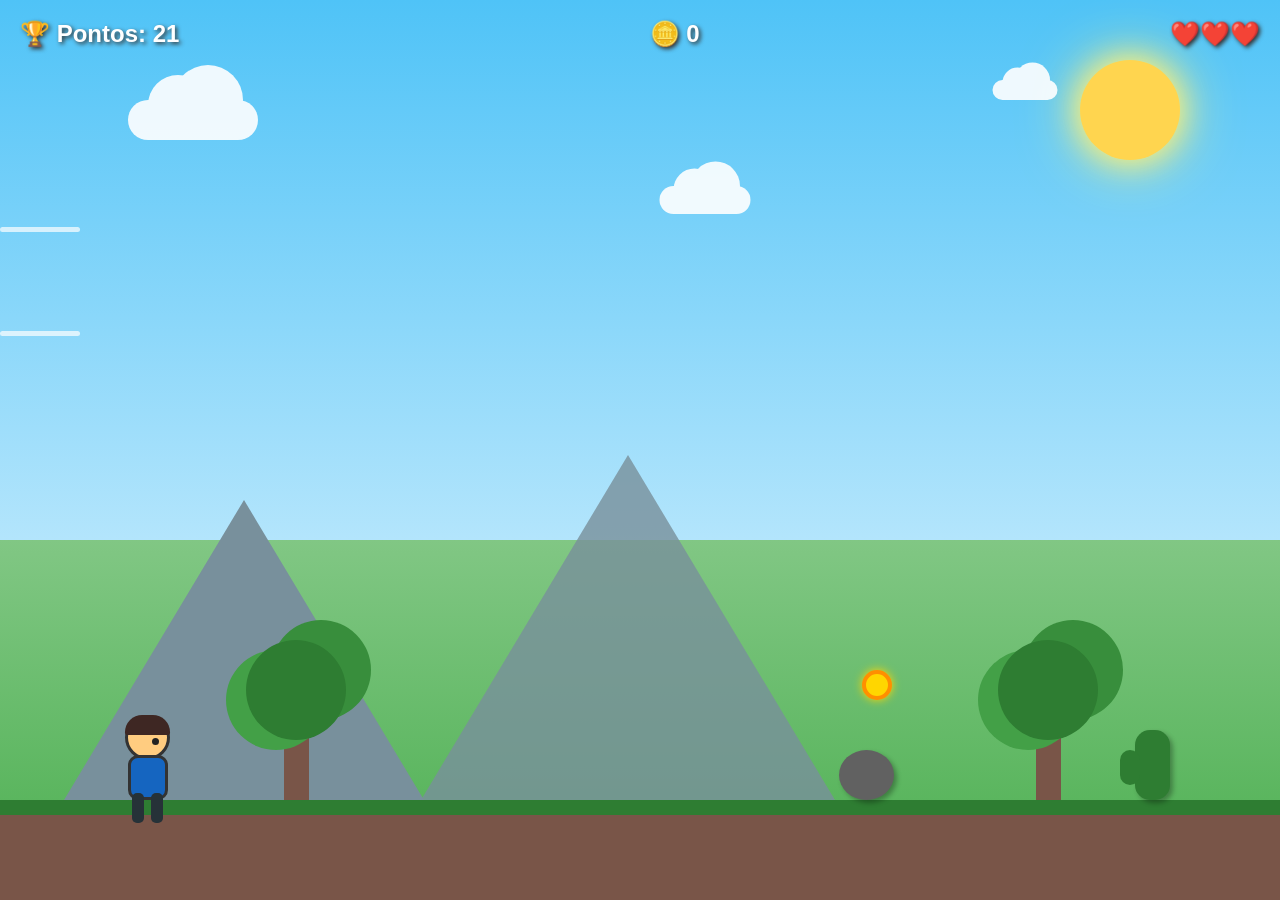
==== index.html @ c63d32bf "Add files via upload" ====
<!DOCTYPE html>
<html lang="pt-BR">
<head>
    <meta charset="UTF-8">
    <meta name="viewport" content="width=device-width, initial-scale=1.0">

    <title>Runner Adventure</title>

    <link rel="stylesheet" href="style.css">
</head>

<body>

    <div id="game">

        <!-- CÉU -->
        <div class="sun"></div>

        <div class="cloud cloud1"></div>
        <div class="cloud cloud2"></div>
        <div class="cloud cloud3"></div>

        <!-- MONTANHAS -->
        <div class="mountain mountain1"></div>
        <div class="mountain mountain2"></div>

        <!-- ÁRVORES -->
        <div class="tree tree1">
            <div class="trunk"></div>
            <div class="leaves"></div>
        </div>

        <div class="tree tree2">
            <div class="trunk"></div>
            <div class="leaves"></div>
        </div>

        <!-- HUD -->
        <div id="hud">

            <div id="score">
                🏆 Pontos: 0
            </div>

            <div id="coins">
                🪙 0
            </div>

            <div id="lives">
                ❤️❤️❤️
            </div>

        </div>

        <!-- JOGADOR -->
        <div id="player">

            <div class="head"></div>

            <div class="body"></div>

            <div class="leg leg1"></div>
            <div class="leg leg2"></div>

        </div>

        <!-- CHÃO -->
        <div id="ground">

            <div class="grass"></div>

        </div>

        <!-- GAME OVER -->
        <div id="gameOver">

            <h1>GAME OVER</h1>

            <p>
                Pontuação:
                <span id="finalScore">0</span>
            </p>

            <p>
                Moedas:
                <span id="finalCoins">0</span>
            </p>

            <button onclick="restartGame()">
                🔄 Jogar novamente
            </button>

        </div>

    </div>

    <script src="game.js"></script>

</body>
</html>
---- style.css ----
* {
    margin: 0;
    padding: 0;
    box-sizing: border-box;
}

body {
    overflow: hidden;
    font-family: Arial, sans-serif;
}

/* =========================
   CENÁRIO
========================= */

#game {

    width: 100vw;
    height: 100vh;

    position: relative;

    overflow: hidden;

    background: linear-gradient(
        #4fc3f7 0%,
        #b3e5fc 60%,
        #81c784 60%,
        #4caf50 100%
    );
}


/* =========================
   SOL
========================= */

.sun {

    position: absolute;

    width: 100px;
    height: 100px;

    background: #ffd54f;

    border-radius: 50%;

    top: 60px;
    right: 100px;

    box-shadow:
        0 0 30px #fff176,
        0 0 60px #fff176;
}


/* =========================
   NUVENS
========================= */

.cloud {

    position: absolute;

    width: 130px;
    height: 40px;

    background: white;

    border-radius: 50px;

    opacity: 0.9;
}

.cloud::before {

    content: "";

    position: absolute;

    width: 60px;
    height: 60px;

    background: white;

    border-radius: 50%;

    left: 20px;
    top: -25px;
}

.cloud::after {

    content: "";

    position: absolute;

    width: 70px;
    height: 70px;

    background: white;

    border-radius: 50%;

    right: 15px;
    top: -35px;
}

.cloud1 {

    top: 100px;
    left: 10%;
}

.cloud2 {

    top: 180px;
    left: 50%;

    transform: scale(0.7);
}

.cloud3 {

    top: 70px;
    left: 75%;

    transform: scale(0.5);
}


/* =========================
   MONTANHAS
========================= */

.mountain {

    position: absolute;

    bottom: 100px;

    width: 0;
    height: 0;

    border-left: 180px solid transparent;
    border-right: 180px solid transparent;
    border-bottom: 300px solid #78909c;
}

.mountain1 {

    left: 5%;
}

.mountain2 {

    left: 35%;

    transform: scale(1.3);

    opacity: 0.8;
}


/* =========================
   ÁRVORES
========================= */

.tree {

    position: absolute;

    bottom: 100px;

    width: 80px;
    height: 160px;

    z-index: 2;
}

.tree1 {

    left: 20%;
}

.tree2 {

    right: 15%;
}

.trunk {

    position: absolute;

    width: 25px;
    height: 90px;

    background: #795548;

    bottom: 0;
    left: 28px;
}

.leaves {

    position: absolute;

    width: 100px;
    height: 100px;

    background: #2e7d32;

    border-radius: 50%;

    top: 0;
    left: -10px;

    box-shadow:
        25px -20px #388e3c,
        -20px 10px #43a047;
}


/* =========================
   HUD
========================= */

#hud {

    position: absolute;

    top: 20px;
    left: 20px;

    width: calc(100% - 40px);

    display: flex;

    justify-content: space-between;

    z-index: 20;

    color: white;

    font-size: 24px;

    font-weight: bold;

    text-shadow: 2px 2px 4px #333;
}


/* =========================
   JOGADOR
========================= */

#player {

    position: absolute;

    width: 55px;
    height: 85px;

    left: 120px;

    bottom: 100px;

    z-index: 10;

    transition: transform 0.1s;
}


/* CABEÇA */

.head {

    position: absolute;

    width: 45px;
    height: 45px;

    background: #ffcc80;

    border-radius: 50%;

    left: 5px;

    top: 0;

    border: 3px solid #333;
}


/* CABELO */

.head::before {

    content: "";

    position: absolute;

    width: 45px;
    height: 20px;

    background: #3e2723;

    border-radius: 30px 30px 5px 5px;

    top: -3px;
    left: -3px;
}


/* OLHO */

.head::after {

    content: "";

    position: absolute;

    width: 7px;
    height: 7px;

    background: #222;

    border-radius: 50%;

    right: 8px;
    top: 20px;
}


/* CORPO */

.body {

    position: absolute;

    width: 40px;
    height: 45px;

    background: #1565c0;

    border-radius: 10px;

    top: 40px;
    left: 8px;

    border: 3px solid #333;
}


/* PERNAS */

.leg {

    position: absolute;

    width: 12px;
    height: 30px;

    background: #263238;

    top: 78px;

    border-radius: 5px;
}

.leg1 {
    left: 12px;
}

.leg2 {
    right: 12px;
}


/* =========================
   CHÃO
========================= */

#ground {

    position: absolute;

    width: 100%;
    height: 100px;

    bottom: 0;

    background: #795548;

    z-index: 5;
}

.grass {

    position: absolute;

    width: 100%;
    height: 15px;

    top: 0;

    background: #2e7d32;
}


/* =========================
   OBSTÁCULOS
========================= */

.obstacle {

    position: absolute;

    bottom: 100px;

    z-index: 8;

    border-radius: 8px;

    box-shadow: 3px 3px 5px rgba(0,0,0,0.3);
}


/* Pedra */

.rock {

    width: 55px;
    height: 50px;

    background: #616161;

    border-radius: 50%;
}


/* Caixa */

.box {

    width: 50px;
    height: 60px;

    background: #8d6e63;

    border: 5px solid #5d4037;
}


/* Cacto */

.cactus {

    width: 35px;
    height: 70px;

    background: #2e7d32;

    border-radius: 15px;
}

.cactus::before {

    content: "";

    position: absolute;

    width: 20px;
    height: 35px;

    background: #2e7d32;

    left: -15px;
    top: 20px;

    border-radius: 15px;
}


/* =========================
   MOEDA
========================= */

.coin {

    position: absolute;

    width: 30px;
    height: 30px;

    background: #ffd600;

    border: 4px solid #ff8f00;

    border-radius: 50%;

    bottom: 200px;

    z-index: 9;

    box-shadow:
        0 0 10px #ffd600;

    animation: coinSpin 0.8s infinite linear;
}

@keyframes coinSpin {

    0% {
        transform: rotateY(0deg);
    }

    50% {
        transform: rotateY(90deg);
    }

    100% {
        transform: rotateY(180deg);
    }
}


/* =========================
   GAME OVER
========================= */

#gameOver {

    display: none;

    position: absolute;

    width: 100%;
    height: 100%;

    background: rgba(0,0,0,0.75);

    z-index: 100;

    justify-content: center;
    align-items: center;

    flex-direction: column;

    color: white;

    text-align: center;
}

#gameOver h1 {

    font-size: 65px;

    margin-bottom: 20px;

    text-shadow:
        0 0 10px red,
        0 0 20px red;
}

#gameOver p {

    font-size: 25px;

    margin: 5px;
}

button {

    margin-top: 25px;

    padding: 15px 35px;

    border: none;

    border-radius: 12px;

    font-size: 20px;

    font-weight: bold;

    cursor: pointer;

    background: #ffffff;

    transition: 0.2s;
}

button:hover {

    transform: scale(1.1);

    background: #eeeeee;
}


/* =========================
   ANIMAÇÃO DO PERSONAGEM
========================= */

.running {

    animation: running 0.25s infinite alternate;
}

@keyframes running {

    from {
        transform: translateY(0);
    }

    to {
        transform: translateY(-5px);
    }
}
/* =========================
   ANIMAÇÃO DE CORRIDA
========================= */

#player {
    animation: playerRun 0.18s infinite alternate;
}

@keyframes playerRun {

    0% {
        transform: translateY(0px) rotate(-2deg);
    }

    100% {
        transform: translateY(-5px) rotate(2deg);
    }
}


/* Pernas se movimentando */

.leg1 {
    animation: leg1Run 0.18s infinite alternate;
}

.leg2 {
    animation: leg2Run 0.18s infinite alternate;
}

@keyframes leg1Run {

    0% {
        transform: rotate(25deg);
    }

    100% {
        transform: rotate(-25deg);
    }
}

@keyframes leg2Run {

    0% {
        transform: rotate(-25deg);
    }

    100% {
        transform: rotate(25deg);
    }
}


/* =========================
   EFEITO DE VELOCIDADE
========================= */

.speedLine {

    position: absolute;

    width: 80px;
    height: 5px;

    background: rgba(255,255,255,0.7);

    border-radius: 5px;

    z-index: 3;

    animation: speedMove 0.6s linear infinite;
}

@keyframes speedMove {

    from {
        right: -100px;
    }

    to {
        right: 100%;
    }
}
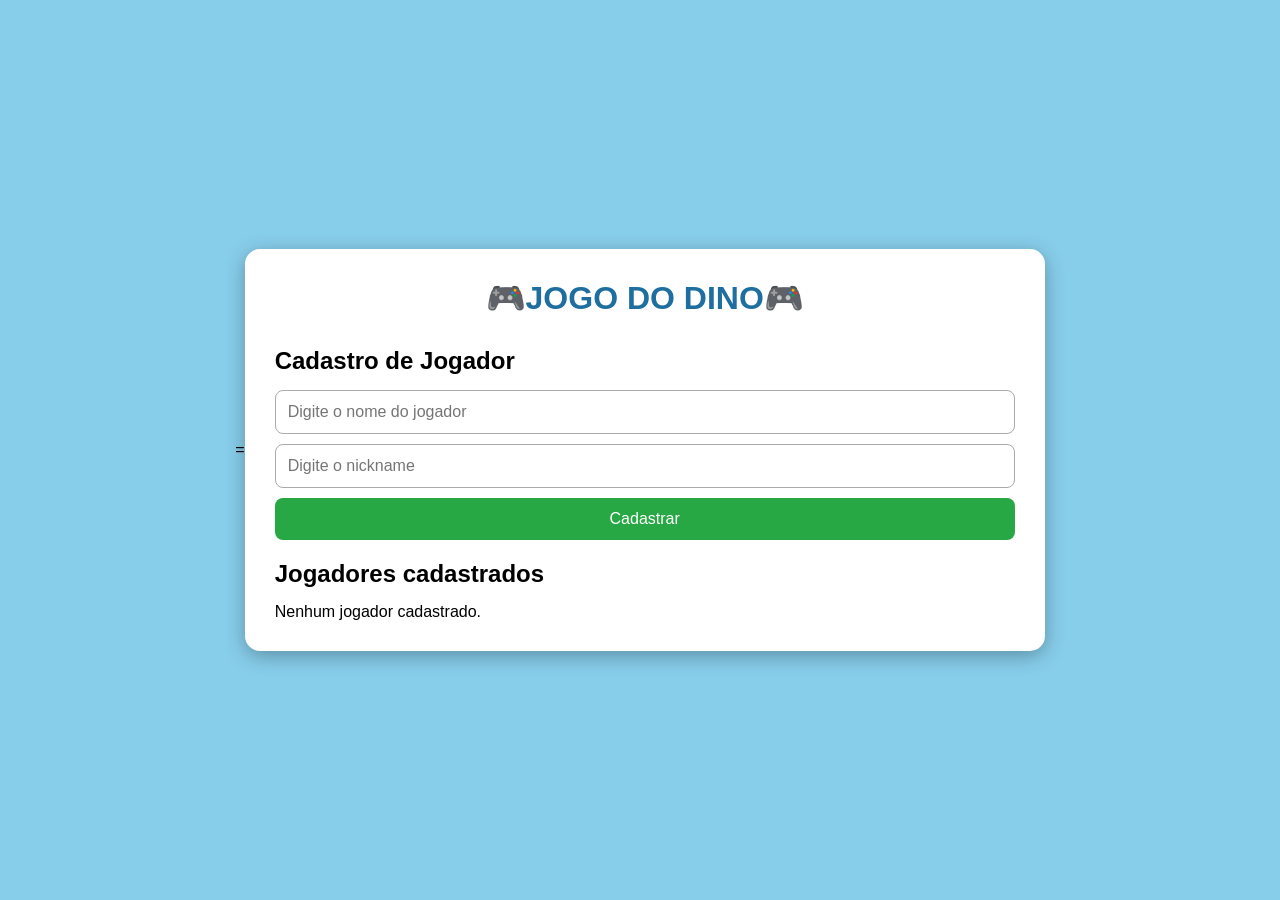
==== commit 1de422c1: "Rename index1.html to index.html" ====
--- a/index.html
+++ b/index.html
@@ -1,100 +1,51 @@
-<!DOCTYPE html>
+=<!DOCTYPE html>
 <html lang="pt-BR">
+
 <head>
     <meta charset="UTF-8">
     <meta name="viewport" content="width=device-width, initial-scale=1.0">
 
-    <title>Runner Adventure</title>
+    <title>Meu Jogo - Jogadores</title>
 
-    <link rel="stylesheet" href="style.css">
+    <link rel="stylesheet" href="style copy.css">
 </head>
 
 <body>
 
-    <div id="game">
+    <div class="container">
 
-        <!-- CÉU -->
-        <div class="sun"></div>
+        <h1>🎮JOGO DO DINO🎮</h1>
 
-        <div class="cloud cloud1"></div>
-        <div class="cloud cloud2"></div>
-        <div class="cloud cloud3"></div>
+        <h2>Cadastro de Jogador</h2>
 
-        <!-- MONTANHAS -->
-        <div class="mountain mountain1"></div>
-        <div class="mountain mountain2"></div>
+        <div class="formulario">
 
-        <!-- ÁRVORES -->
-        <div class="tree tree1">
-            <div class="trunk"></div>
-            <div class="leaves"></div>
-        </div>
+            <input 
+                type="text" 
+                id="nome" 
+                placeholder="Digite o nome do jogador"
+            >
 
-        <div class="tree tree2">
-            <div class="trunk"></div>
-            <div class="leaves"></div>
-        </div>
+            <input 
+                type="text" 
+                id="nickname" 
+                placeholder="Digite o nickname"
+            >
 
-        <!-- HUD -->
-        <div id="hud">
-
-            <div id="score">
-                🏆 Pontos: 0
-            </div>
-
-            <div id="coins">
-                🪙 0
-            </div>
-
-            <div id="lives">
-                ❤️❤️❤️
-            </div>
-
-        </div>
-
-        <!-- JOGADOR -->
-        <div id="player">
-
-            <div class="head"></div>
-
-            <div class="body"></div>
-
-            <div class="leg leg1"></div>
-            <div class="leg leg2"></div>
-
-        </div>
-
-        <!-- CHÃO -->
-        <div id="ground">
-
-            <div class="grass"></div>
-
-        </div>
-
-        <!-- GAME OVER -->
-        <div id="gameOver">
-
-            <h1>GAME OVER</h1>
-
-            <p>
-                Pontuação:
-                <span id="finalScore">0</span>
-            </p>
-
-            <p>
-                Moedas:
-                <span id="finalCoins">0</span>
-            </p>
-
-            <button onclick="restartGame()">
-                🔄 Jogar novamente
+            <button onclick="cadastrarJogador()">
+                Cadastrar
             </button>
 
         </div>
 
+        <h2>Jogadores cadastrados</h2>
+
+        <div id="listaJogadores"></div>
+
     </div>
 
-    <script src="game.js"></script>
+    <script src="game copy.js"></script>
+    
+</body>
 
-</body>
-</html>+</html>
--- a/style copy.css
+++ b/style copy.css
@@ -0,0 +1,118 @@
+* {
+    margin: 0;
+    padding: 0;
+    box-sizing: border-box;
+}
+
+body {
+    font-family: Arial, sans-serif;
+    background: #87ceeb;
+
+    min-height: 100vh;
+
+    display: flex;
+    justify-content: center;
+    align-items: center;
+}
+
+.container {
+    width: 90%;
+    max-width: 800px;
+
+    background: white;
+
+    padding: 30px;
+
+    border-radius: 15px;
+
+    box-shadow: 0 5px 20px rgba(0, 0, 0, 0.3);
+}
+
+h1 {
+    text-align: center;
+    margin-bottom: 30px;
+    color: #1e6f9f;
+}
+
+h2 {
+    margin-top: 20px;
+    margin-bottom: 15px;
+}
+
+.formulario {
+    display: flex;
+    flex-direction: column;
+
+    gap: 10px;
+}
+
+input {
+    padding: 12px;
+
+    border: 1px solid #aaa;
+
+    border-radius: 8px;
+
+    font-size: 16px;
+}
+
+button {
+    padding: 12px;
+
+    border: none;
+
+    border-radius: 8px;
+
+    background: #28a745;
+
+    color: white;
+
+    font-size: 16px;
+
+    cursor: pointer;
+}
+
+button:hover {
+    opacity: 0.85;
+}
+
+.jogador {
+    display: flex;
+
+    justify-content: space-between;
+    align-items: center;
+
+    padding: 15px;
+
+    margin-bottom: 10px;
+
+    background: #f1f1f1;
+
+    border-radius: 10px;
+}
+
+.informacoes {
+    display: flex;
+    flex-direction: column;
+
+    gap: 5px;
+}
+
+.botoes {
+    display: flex;
+
+    gap: 5px;
+}
+
+.btn-editar {
+    background: #ffc107;
+    color: black;
+}
+
+.btn-excluir {
+    background: #dc3545;
+}
+
+.btn-jogar {
+    background: #007bff;
+}
